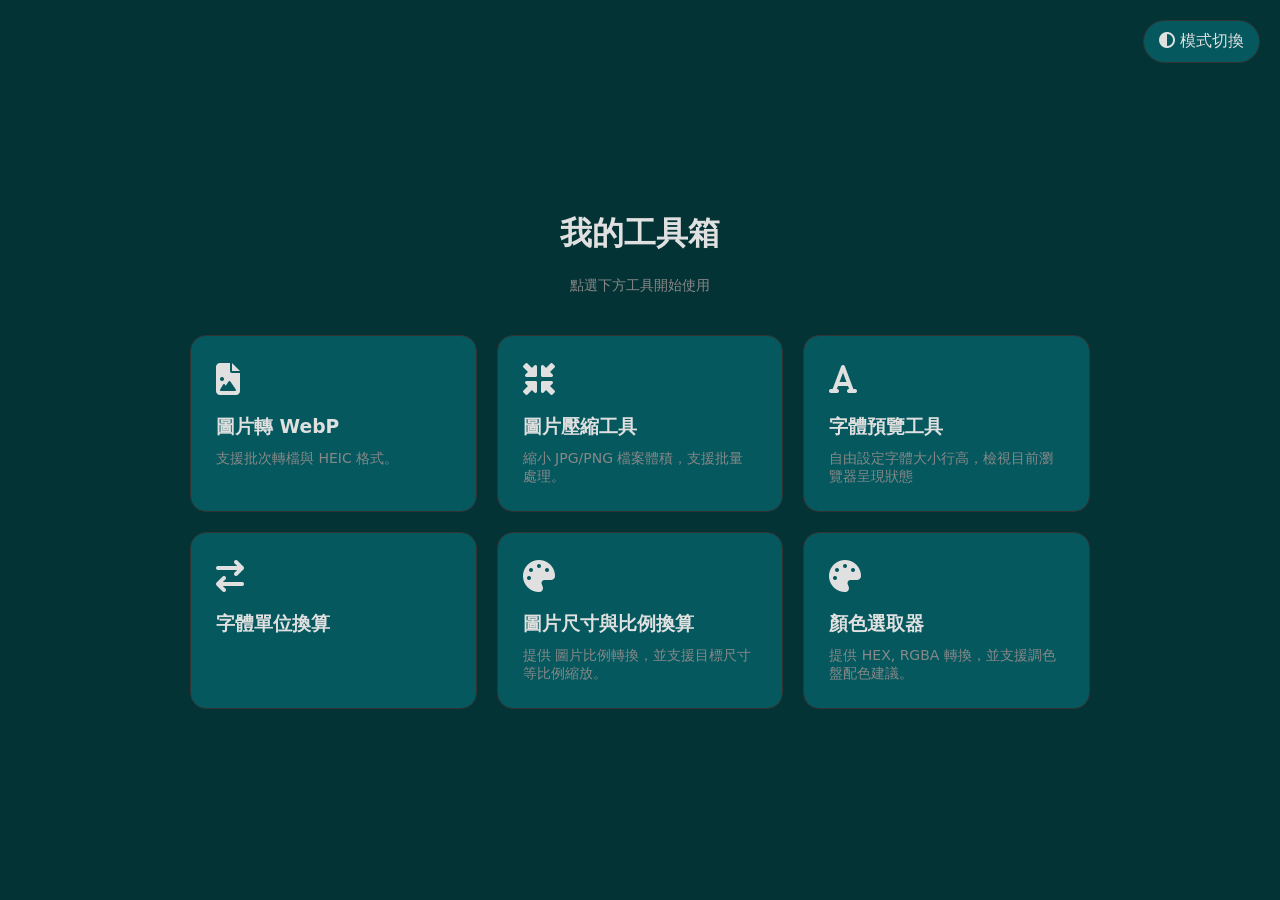
==== index.html @ 2fd222d9 "Add files via upload" ====
<!DOCTYPE html>
<html lang="zh-TW">

<head>
  <meta charset="UTF-8">
  <meta name="viewport" content="width=device-width, initial-scale=1.0">
  <script src="js/jquery-3.3.1.min.js"></script>
  <script src="js/main.js"></script>
  <link rel="stylesheet" href="fonts/css/all.css">
  <link rel="stylesheet" href="css/root.css">
  <title>全能工具箱 - 導航首頁</title>
  <style>
    .container {
      max-width: 900px;
    }

    .theme-toggle {
      position: absolute;
      top: 20px;
      right: 20px;
      cursor: pointer;
      padding: 10px 15px;
      background: var(--card-bg);
      border: 1px solid var(--border);
      border-radius: 50px;
    }

    .tool-grid {
      width: 100%;
      display: grid;
      grid-template-columns: repeat(auto-fill, minmax(250px, 1fr));
      gap: 20px;
      margin-top: 40px;
    }

    /* 連結樣式 */
    .tool-card {
      background: var(--card-bg);
      border-radius: 16px;
      border: 1px solid var(--border);
      text-align: left;
      transition: 0.3s;
      height: 100%;
    }

    .tool-link {
      text-decoration: none;
      color: inherit;
      display: block;
      height: 100%;
      padding: 25px;
      transition: .3s;
    }

    .tool-card:hover {
      border-color: var(--primary);
      box-shadow: 0 10px 20px rgba(0, 0, 0, 0.1);
    }

    .tool-card:hover a {
      transform: translateY(-5px);
    }

    .tool-card .icon {
      font-size: 32px;
      margin-bottom: 15px;
      display: block;
    }

    a {
      color: inherit;
      text-decoration: none;
    }

    h3 {
      margin: 0 0 10px 0;
    }

    p {
      font-size: 14px;
      color: #888;
    }

    @media (max-width:768px) {
      .tool-link{display: grid; grid-template-columns: 70px 1fr;}
      .tool-card .icon{grid-row: 1 / span 2; display: flex; justify-content: center; align-items: center; align-content: center; margin: 0;}
    }
  </style>
</head>

<body class="indexPage">


  <div class="container">
    <h1>我的工具箱</h1>
    <p>點選下方工具開始使用</p>

    <div class="tool-grid">
      <div class="tool-card">
        <a href="tools/webpChange.html" class="tool-link">
          <span class="icon"><i class="fa-solid fa-file-image"></i></span>
          <h3>圖片轉 WebP</h3>
          <p>支援批次轉檔與 HEIC 格式。</p>
        </a>
      </div>
      <div class="tool-card">
        <a href="tools/compressor.html" class="tool-link">
          <span class="icon"><i class="fa-solid fa-minimize"></i></span>
          <h3>圖片壓縮工具</h3>
          <p>縮小 JPG/PNG 檔案體積，支援批量處理。</p>
        </a>
      </div>
      <!-- <div class="tool-card">
        <a href="tools/imgResize.html" class="tool-link">
          <span class="icon"><i class="fa-solid fa-image"></i></span>
          <h3>圖片尺寸調整</h3>
          <p>自定義長度與複雜度，離線生成安全隨機密碼。</p>
        </a>
      </div> -->
      <div class="tool-card">
        <a href="tools/windowCheck.html" class="tool-link">
          <span class="icon"><i class="fa-solid fa-font"></i></span>
          <h3>字體預覽工具</h3>
          <p>自由設定字體大小行高，檢視目前瀏覽器呈現狀態</p>
        </a>
      </div>
      <div class="tool-card">
        <a href="tools/textChange.html" class="tool-link">
          <span class="icon"><i class="fa-solid fa-arrow-right-arrow-left"></i></span>
          <h3>字體單位換算</h3>
        </a>
      </div>
      <div class="tool-card">
        <a href="tools/imgAsppectRatio.html" class="tool-link">
          <span class="icon"><i class="fa-solid fa-palette"></i></span>
          <h3>圖片尺寸與比例換算</h3>
          <p>提供 圖片比例轉換，並支援目標尺寸等比例縮放。</p>
        </a>
      </div>
      <div class="tool-card">
        <a href="tools/colorSet.html" class="tool-link">
          <span class="icon"><i class="fa-solid fa-palette"></i></span>
          <h3>顏色選取器</h3>
          <p>提供 HEX, RGBA 轉換，並支援調色盤配色建議。</p>
        </a>
      </div>
      <!--
      <div class="tool-card">
        <a href="tools/password.html" class="tool-link">
          <span class="icon"><i class="fa-solid fa-lock"></i></span>
          <h3>密碼產生器</h3>
          <p>自由設定圖片寬度與高度，保持比例不失真。</p>
        </a>
      </div>
      -->
    </div>
  </div>
</body>

</html>
---- css/root.css ----
:root {
  --bg: #043336;
  --card-bg: #04585e;
  --text-main: #e0e0e0;
  --text-mainD: #444444;
  --border: #333;
  --drop-bg: #002f33;
  --inputBg: #FFFFFF;
  --primary: #2695a3;
  --accent: #ee9b00;
  --resultBg:rgba(255,255,255,.2);
}

[data-theme="bright"] {
  --bg: #eeeeee;
  --card-bg: #ffffff;
  --text-main: #333;
  --border: #ddd;
  --drop-bg: #fafafa;
  --inputBg: #eeeeee;
  --resultBg:rgba(0,0,0,.02);
}

* {
  box-sizing: border-box;
  max-width: 100%;
}


html {
  font-size: 16px;
}

body,
p,
ul {
  margin: 0;
  padding: 0;
}

a {
  text-decoration: none;
  color: inherit;
}

table {
  border-collapse: collapse;
  border-spacing: 0;
}

td,
th {
  padding: 0;
}

ul,
ol,
li {
  list-style: none;
}

a {
  text-decoration: none;
  color: inherit;
}

em {
  font-style: normal;
}

dl,
dt,
dd,
figure {
  margin: 0;
}

img {
  display: block;
}


body {
  font-family: system-ui, sans-serif;
  background: var(--bg);
  color: var(--text-main);
  transition: 0.3s;
  margin: 0;
  padding: 0 20px;
}


.theme-toggle {
  position: absolute;
  top: 20px;
  right: 20px;
  cursor: pointer;
  padding: 10px 15px;
  background: var(--card-bg);
  border: 1px solid var(--border);
  border-radius: 50px;
}

button {
  background: var(--primary);
  color: white;
  border: none;
  padding: 15px;
  border-radius: 10px;
  width: 100%;
  font-weight: bold;
  cursor: pointer;
  transition: 0.2s;
}

.container {
  max-width: 500px;
  margin: 0 auto;
  text-align: center;
  display: flex;
  justify-content: center;
  align-items: center;
  min-height: 100vh;
  transition: 0.3s;
  flex-direction: column;
}

.back-link {
  display: block;
  margin-bottom: 20px;
  color: var(--primary);
  text-decoration: none;
  font-weight: bold;
}

.card {
  background: var(--card-bg);
  padding: 30px;
  border-radius: 20px;
  border: 1px solid var(--border);
  box-shadow: 0 10px 30px rgba(0, 0, 0, 0.1);
}

.card + .back-link{
  margin: 0 auto;
  margin-top: 20px;
  width: fit-content;
}


@media (max-width:769px) {
  body{
    padding-top: 50px;
    padding-bottom: 50px;
  }

  .container{
    min-height: 80vh;
  }
}
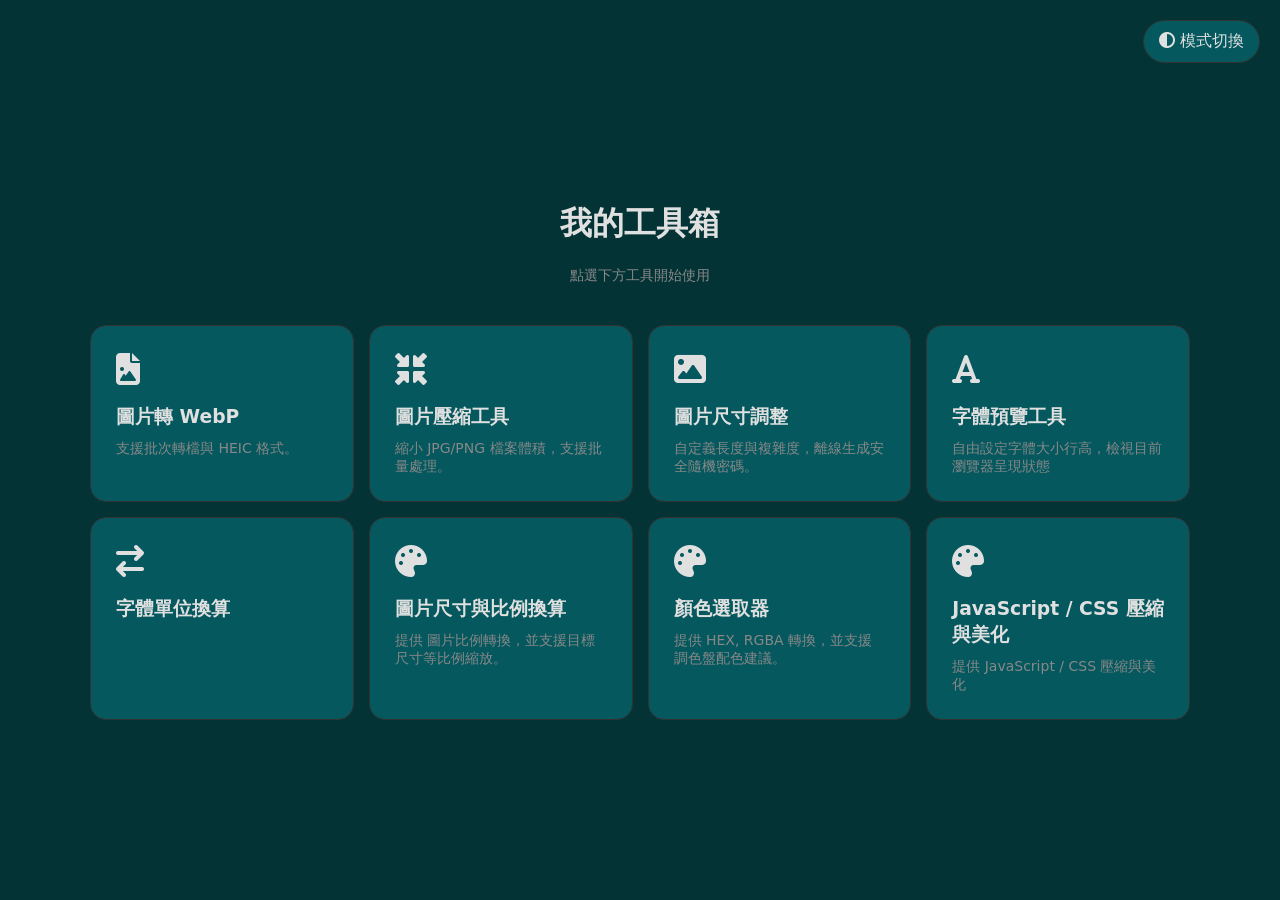
==== commit f4bde2c7: "Add files via upload" ====
--- a/index.html
+++ b/index.html
@@ -11,7 +11,7 @@
   <title>全能工具箱 - 導航首頁</title>
   <style>
     .container {
-      max-width: 900px;
+      max-width: 1100px;
     }
 
     .theme-toggle {
@@ -28,8 +28,8 @@
     .tool-grid {
       width: 100%;
       display: grid;
-      grid-template-columns: repeat(auto-fill, minmax(250px, 1fr));
-      gap: 20px;
+      grid-template-columns: repeat(auto-fill, minmax(220px, 1fr));
+      gap: min(15px,4vw);
       margin-top: 40px;
     }
 
@@ -110,13 +110,13 @@
           <p>縮小 JPG/PNG 檔案體積，支援批量處理。</p>
         </a>
       </div>
-      <!-- <div class="tool-card">
+      <div class="tool-card">
         <a href="tools/imgResize.html" class="tool-link">
           <span class="icon"><i class="fa-solid fa-image"></i></span>
           <h3>圖片尺寸調整</h3>
           <p>自定義長度與複雜度，離線生成安全隨機密碼。</p>
         </a>
-      </div> -->
+      </div>
       <div class="tool-card">
         <a href="tools/windowCheck.html" class="tool-link">
           <span class="icon"><i class="fa-solid fa-font"></i></span>
@@ -144,6 +144,13 @@
           <p>提供 HEX, RGBA 轉換，並支援調色盤配色建議。</p>
         </a>
       </div>
+      <div class="tool-card">
+        <a href="tools/jsAndCssMinify.html" class="tool-link">
+          <span class="icon"><i class="fa-solid fa-palette"></i></span>
+          <h3>JavaScript / CSS 壓縮與美化</h3>
+          <p>提供 JavaScript / CSS 壓縮與美化</p>
+        </a>
+      </div>
       <!--
       <div class="tool-card">
         <a href="tools/password.html" class="tool-link">
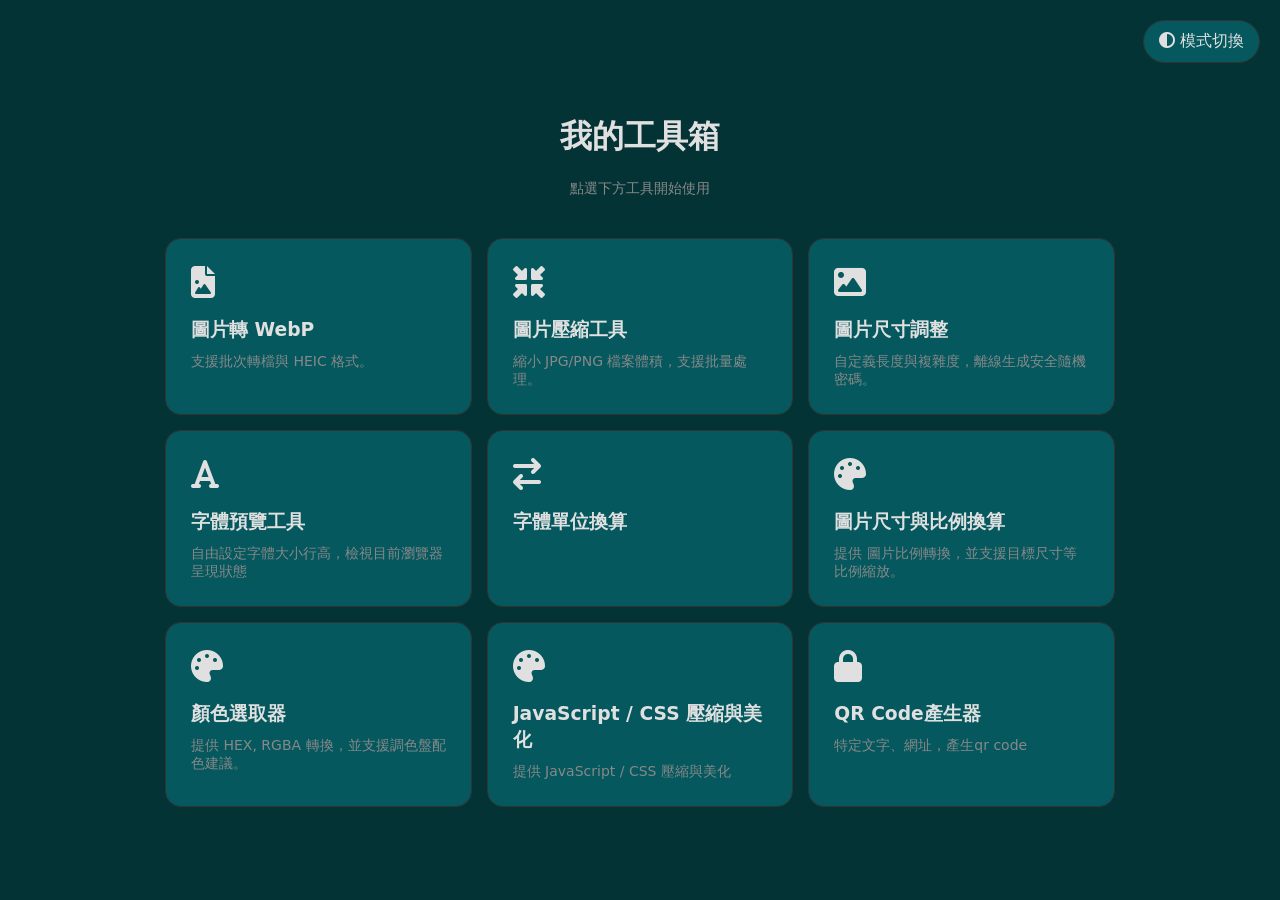
==== commit 58abda97: "Add files via upload" ====
--- a/index.html
+++ b/index.html
@@ -11,7 +11,7 @@
   <title>全能工具箱 - 導航首頁</title>
   <style>
     .container {
-      max-width: 1100px;
+      max-width: 950px;
     }
 
     .theme-toggle {
@@ -28,7 +28,7 @@
     .tool-grid {
       width: 100%;
       display: grid;
-      grid-template-columns: repeat(auto-fill, minmax(220px, 1fr));
+      grid-template-columns: repeat(auto-fill, minmax(230px, 1fr));
       gap: min(15px,4vw);
       margin-top: 40px;
     }
@@ -151,6 +151,13 @@
           <p>提供 JavaScript / CSS 壓縮與美化</p>
         </a>
       </div>
+      <div class="tool-card">
+        <a href="tools/qrCodeGenerator.html" class="tool-link">
+          <span class="icon"><i class="fa-solid fa-lock"></i></span>
+          <h3>QR Code產生器</h3>
+          <p>特定文字、網址，產生qr code</p>
+        </a>
+      </div>
       <!--
       <div class="tool-card">
         <a href="tools/password.html" class="tool-link">
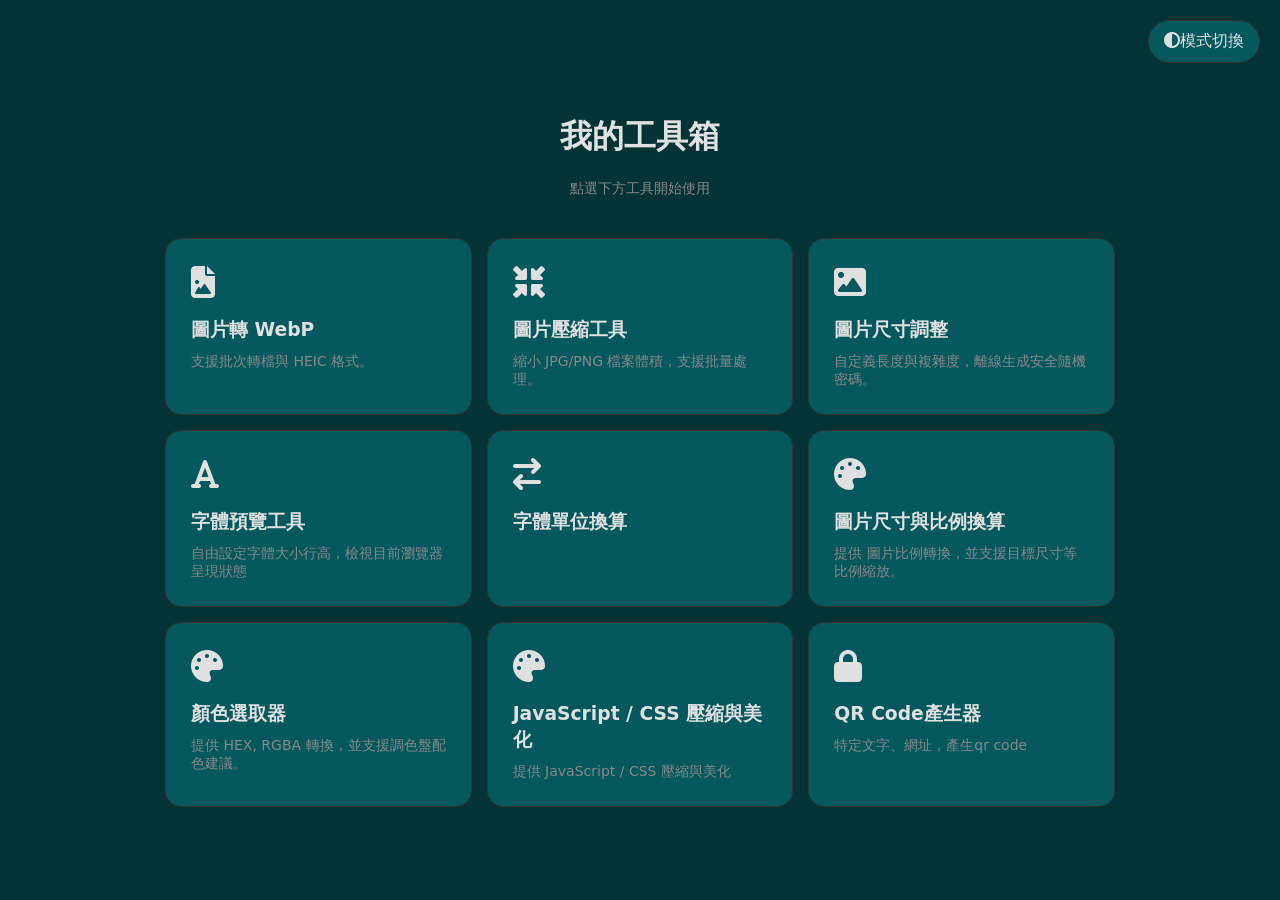
==== commit 17f8611e: "Add files via upload" ====
--- a/index.html
+++ b/index.html
@@ -12,17 +12,6 @@
   <style>
     .container {
       max-width: 950px;
-    }
-
-    .theme-toggle {
-      position: absolute;
-      top: 20px;
-      right: 20px;
-      cursor: pointer;
-      padding: 10px 15px;
-      background: var(--card-bg);
-      border: 1px solid var(--border);
-      border-radius: 50px;
     }
 
     .tool-grid {
--- a/css/root.css
+++ b/css/root.css
@@ -9,6 +9,7 @@
   --primary: #2695a3;
   --accent: #ee9b00;
   --resultBg:rgba(255,255,255,.2);
+  --gap15:min(15px,3vw);
 }
 
 [data-theme="bright"] {
@@ -113,6 +114,10 @@
   transition: 0.2s;
 }
 
+@media (hover: hover) and (pointer: fine) {
+  button:hover{background: var(--drop-bg);}
+}
+
 .container {
   max-width: 500px;
   margin: 0 auto;
@@ -147,7 +152,6 @@
   width: fit-content;
 }
 
-
 @media (max-width:769px) {
   body{
     padding-top: 50px;
@@ -157,4 +161,17 @@
   .container{
     min-height: 80vh;
   }
+  .theme-toggle{
+    position: fixed;
+  }
+
+  .theme-toggle{
+    width: 3em;
+    height: 3em;
+    overflow: hidden;
+  }
+
+  .theme-toggle i{
+    margin-bottom: 2em;
+  }
 }
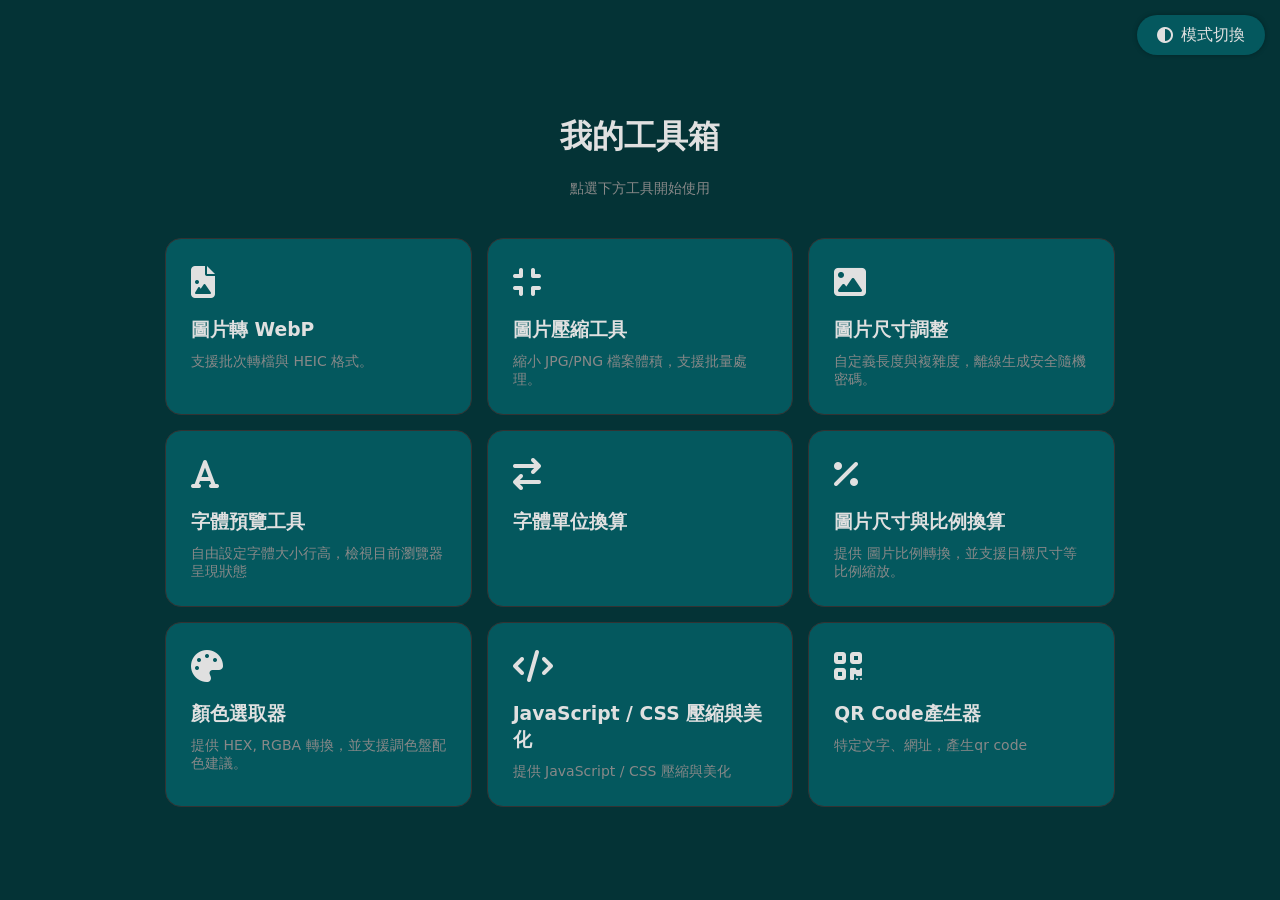
==== commit 6a60e07c: "Add files via upload" ====
--- a/index.html
+++ b/index.html
@@ -94,7 +94,7 @@
       </div>
       <div class="tool-card">
         <a href="tools/compressor.html" class="tool-link">
-          <span class="icon"><i class="fa-solid fa-minimize"></i></span>
+          <span class="icon"><i class="fa-solid fa-compress"></i></span>
           <h3>圖片壓縮工具</h3>
           <p>縮小 JPG/PNG 檔案體積，支援批量處理。</p>
         </a>
@@ -121,7 +121,7 @@
       </div>
       <div class="tool-card">
         <a href="tools/imgAsppectRatio.html" class="tool-link">
-          <span class="icon"><i class="fa-solid fa-palette"></i></span>
+          <span class="icon"><i class="fa-solid fa-percent"></i></span>
           <h3>圖片尺寸與比例換算</h3>
           <p>提供 圖片比例轉換，並支援目標尺寸等比例縮放。</p>
         </a>
@@ -135,14 +135,14 @@
       </div>
       <div class="tool-card">
         <a href="tools/jsAndCssMinify.html" class="tool-link">
-          <span class="icon"><i class="fa-solid fa-palette"></i></span>
+          <span class="icon"><i class="fa-solid fa-code"></i></span>
           <h3>JavaScript / CSS 壓縮與美化</h3>
           <p>提供 JavaScript / CSS 壓縮與美化</p>
         </a>
       </div>
       <div class="tool-card">
         <a href="tools/qrCodeGenerator.html" class="tool-link">
-          <span class="icon"><i class="fa-solid fa-lock"></i></span>
+          <span class="icon"><i class="fa-solid fa-qrcode"></i></span>
           <h3>QR Code產生器</h3>
           <p>特定文字、網址，產生qr code</p>
         </a>
--- a/css/root.css
+++ b/css/root.css
@@ -10,6 +10,7 @@
   --accent: #ee9b00;
   --resultBg:rgba(255,255,255,.2);
   --gap15:min(15px,3vw);
+  --gap10:min(10px,2vw);
 }
 
 [data-theme="bright"] {
@@ -17,6 +18,7 @@
   --card-bg: #ffffff;
   --text-main: #333;
   --border: #ddd;
+  --primary: #55a3ad;
   --drop-bg: #fafafa;
   --inputBg: #eeeeee;
   --resultBg:rgba(0,0,0,.02);
@@ -88,18 +90,6 @@
   transition: 0.3s;
   margin: 0;
   padding: 0 20px;
-}
-
-
-.theme-toggle {
-  position: absolute;
-  top: 20px;
-  right: 20px;
-  cursor: pointer;
-  padding: 10px 15px;
-  background: var(--card-bg);
-  border: 1px solid var(--border);
-  border-radius: 50px;
 }
 
 button {
@@ -119,7 +109,7 @@
 }
 
 .container {
-  max-width: 500px;
+  max-width: 900px;
   margin: 0 auto;
   text-align: center;
   display: flex;
@@ -130,14 +120,6 @@
   flex-direction: column;
 }
 
-.back-link {
-  display: block;
-  margin-bottom: 20px;
-  color: var(--primary);
-  text-decoration: none;
-  font-weight: bold;
-}
-
 .card {
   background: var(--card-bg);
   padding: 30px;
@@ -146,10 +128,49 @@
   box-shadow: 0 10px 30px rgba(0, 0, 0, 0.1);
 }
 
-.card + .back-link{
-  margin: 0 auto;
-  margin-top: 20px;
-  width: fit-content;
+
+.theme-toggle, 
+.back-link{
+  position: fixed;
+  border-left: 0;
+  line-height: 1;
+  left: unset;
+  bottom: unset;
+  border: 0;
+  box-shadow: 0px 0px 5px rgba(0,0,0,.3);
+  top: var(--gap15);
+  right: var(--gap15);
+  border-radius: 50px;
+  display: flex;
+  justify-content: center;
+  align-items: center;
+  align-content: center;
+  padding: .5em;
+  gap: .5em;
+  width: 8em;
+  height: 2.5em;
+  color: var(--text-main);
+  text-decoration: none;
+  background: var(--card-bg);
+}
+
+
+.theme-toggle {
+  cursor: pointer;
+}
+
+.theme-toggle:not(.indexPage .theme-toggle){
+  top: calc(2.5em + var(--gap15) + var(--gap15));
+}
+
+.back-link{
+  background: var(--primary);
+}
+
+.back-link span{
+  width: 4em;
+  text-align: left;
+  text-align-last: justify;
 }
 
 @media (max-width:769px) {
@@ -161,17 +182,22 @@
   .container{
     min-height: 80vh;
   }
-  .theme-toggle{
-    position: fixed;
-  }
-
-  .theme-toggle{
-    width: 3em;
-    height: 3em;
-    overflow: hidden;
-  }
-
-  .theme-toggle i{
-    margin-bottom: 2em;
+
+
+  .theme-toggle, 
+  .back-link{
+    width: 2.5em;
+    height: 2.5em;
+    top: var(--gap10);
+    right: var(--gap10);
+  }
+
+  .theme-toggle span, 
+  .back-link span{
+    display: none;
+  }
+
+  .theme-toggle:not(.indexPage .theme-toggle){
+    top: calc(2.5em + var(--gap10) + var(--gap10));
   }
 }
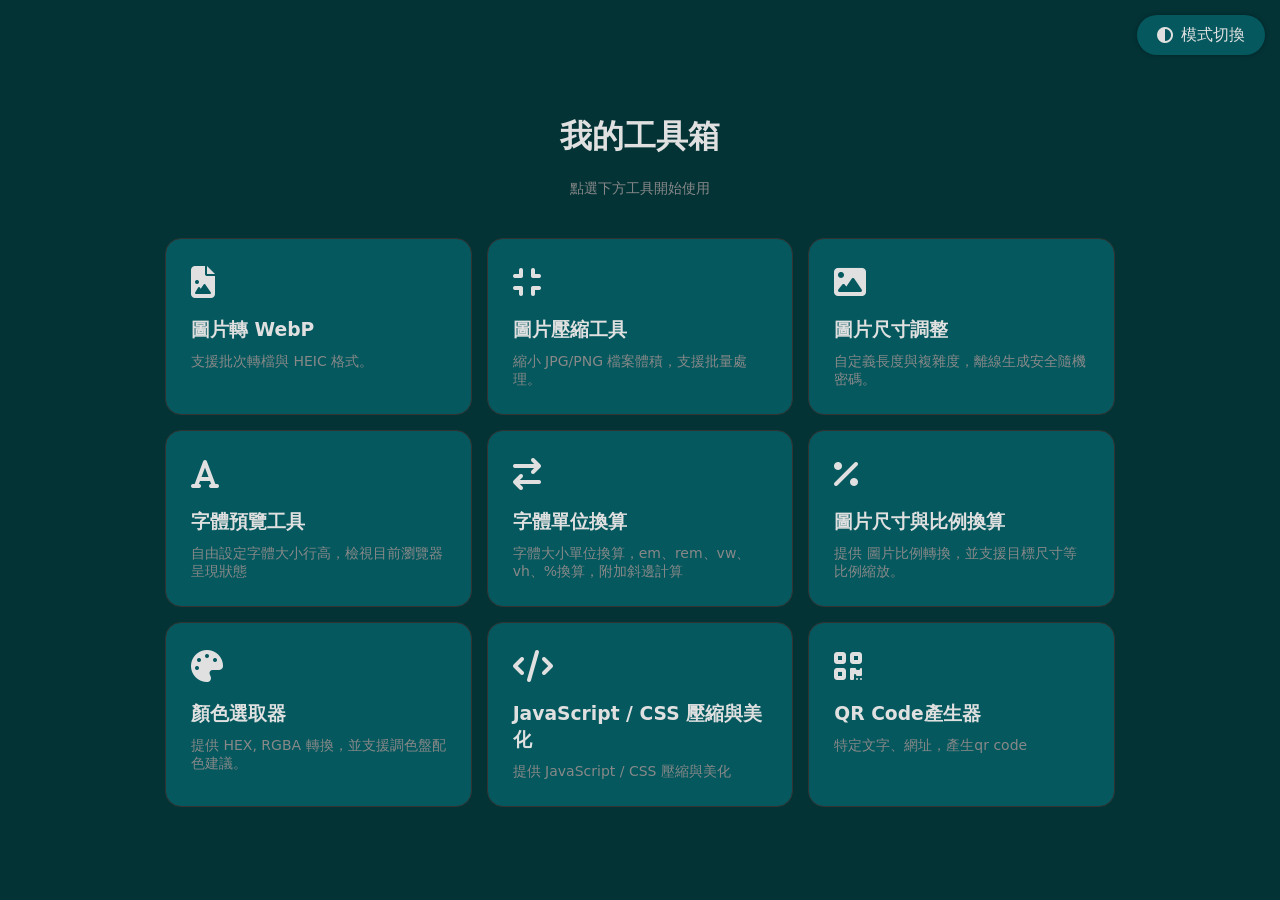
==== commit ee3d917f: "Add files via upload" ====
--- a/index.html
+++ b/index.html
@@ -2,79 +2,82 @@
 <html lang="zh-TW">
 
 <head>
-  <meta charset="UTF-8">
-  <meta name="viewport" content="width=device-width, initial-scale=1.0">
-  <script src="js/jquery-3.3.1.min.js"></script>
-  <script src="js/main.js"></script>
-  <link rel="stylesheet" href="fonts/css/all.css">
-  <link rel="stylesheet" href="css/root.css">
-  <title>全能工具箱 - 導航首頁</title>
-  <style>
-    .container {
-      max-width: 950px;
-    }
+<meta charset="UTF-8">
+<meta name="viewport" content="width=device-width, initial-scale=1.0">
+<script src="js/jquery-3.3.1.min.js"></script>
+<script src="js/main.js"></script>
+<link rel="stylesheet" href="fonts/css/all.css">
+<link rel="stylesheet" href="css/root.css">
+<title>全能工具箱 - 導航首頁</title>
+<style>
+.container {
+  max-width: 950px;
+}
 
-    .tool-grid {
-      width: 100%;
-      display: grid;
-      grid-template-columns: repeat(auto-fill, minmax(230px, 1fr));
-      gap: min(15px,4vw);
-      margin-top: 40px;
-    }
+.tool-grid {
+  width: 100%;
+  display: grid;
+  grid-template-columns: repeat(auto-fill, minmax(230px, 1fr));
+  gap: min(15px,4vw);
+  margin-top: 40px;
+}
 
-    /* 連結樣式 */
-    .tool-card {
-      background: var(--card-bg);
-      border-radius: 16px;
-      border: 1px solid var(--border);
-      text-align: left;
-      transition: 0.3s;
-      height: 100%;
-    }
+/* 連結樣式 */
+.tool-card {
+  background: var(--card-bg);
+  border-radius: 16px;
+  border: 1px solid var(--border);
+  text-align: left;
+  transition: 0.3s;
+  height: 100%;
+}
 
-    .tool-link {
-      text-decoration: none;
-      color: inherit;
-      display: block;
-      height: 100%;
-      padding: 25px;
-      transition: .3s;
-    }
+.tool-link {
+  text-decoration: none;
+  color: inherit;
+  display: block;
+  height: 100%;
+  padding: 25px;
+  transition: .3s;
+}
 
-    .tool-card:hover {
-      border-color: var(--primary);
-      box-shadow: 0 10px 20px rgba(0, 0, 0, 0.1);
-    }
+.tool-card:hover {
+  border-color: var(--primary);
+  box-shadow: 0 10px 20px rgba(0, 0, 0, 0.1);
+}
 
-    .tool-card:hover a {
-      transform: translateY(-5px);
-    }
+.tool-card:hover a {
+  transform: translateY(-5px);
+}
 
-    .tool-card .icon {
-      font-size: 32px;
-      margin-bottom: 15px;
-      display: block;
-    }
+.tool-card .icon {
+  font-size: 32px;
+  margin-bottom: 15px;
+  display: block;
+}
 
-    a {
-      color: inherit;
-      text-decoration: none;
-    }
+a {
+  color: inherit;
+  text-decoration: none;
+}
 
-    h3 {
-      margin: 0 0 10px 0;
-    }
+h3 {
+  margin: 0 0 10px 0;
+}
 
-    p {
-      font-size: 14px;
-      color: #888;
-    }
+p {
+  font-size: 14px;
+  color: #888;
+}
 
-    @media (max-width:768px) {
-      .tool-link{display: grid; grid-template-columns: 70px 1fr;}
-      .tool-card .icon{grid-row: 1 / span 2; display: flex; justify-content: center; align-items: center; align-content: center; margin: 0;}
-    }
-  </style>
+@media (max-width:768px) {
+  .tool-grid{grid-template-columns: repeat(auto-fill, minmax(250px, 1fr));}
+  .tool-link{display: grid; grid-template-columns: 3em 1fr; grid-gap: .5em 1em; align-items: center;}
+  .tool-link h3{margin: 0;}
+  .tool-card .icon{display: flex; justify-content: center; align-items: center; align-content: center; margin: 0; text-align: center;}
+  .tool-link>p{grid-column: span 2;}
+}
+</style>
 </head>
 
 <body class="indexPage">
@@ -117,6 +120,7 @@
         <a href="tools/textChange.html" class="tool-link">
           <span class="icon"><i class="fa-solid fa-arrow-right-arrow-left"></i></span>
           <h3>字體單位換算</h3>
+          <p>字體大小單位換算，em、rem、vw、vh、%換算，附加斜邊計算</p>
         </a>
       </div>
       <div class="tool-card">
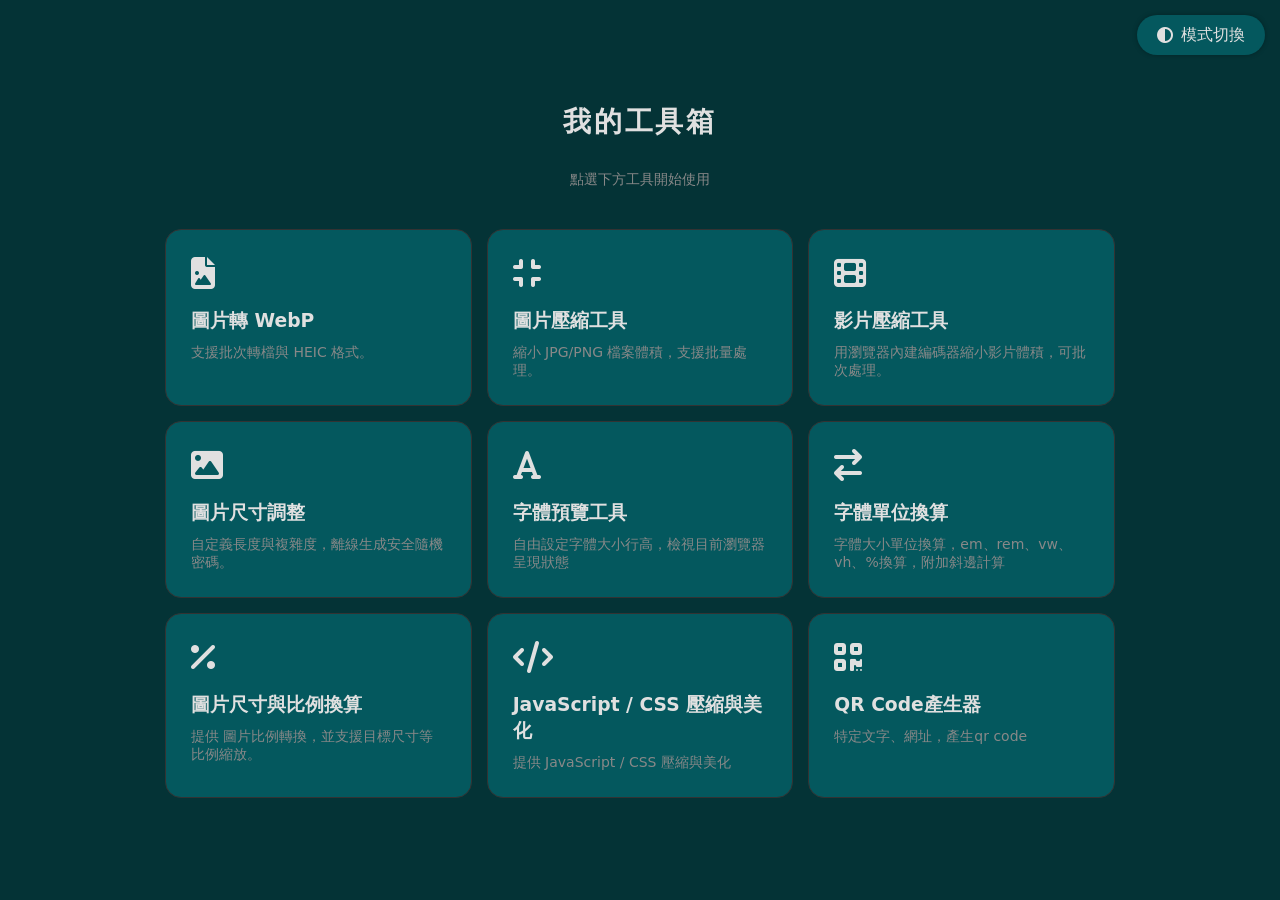
==== commit c206c5e4: "Add files via upload" ====
--- a/index.html
+++ b/index.html
@@ -103,6 +103,13 @@
         </a>
       </div>
       <div class="tool-card">
+        <a href="tools/videoCompressor.html" class="tool-link">
+          <span class="icon"><i class="fa-solid fa-film"></i></span>
+          <h3>影片壓縮工具</h3>
+          <p>用瀏覽器內建編碼器縮小影片體積，可批次處理。</p>
+        </a>
+      </div>
+      <div class="tool-card">
         <a href="tools/imgResize.html" class="tool-link">
           <span class="icon"><i class="fa-solid fa-image"></i></span>
           <h3>圖片尺寸調整</h3>
@@ -131,13 +138,6 @@
         </a>
       </div>
       <div class="tool-card">
-        <a href="tools/colorSet.html" class="tool-link">
-          <span class="icon"><i class="fa-solid fa-palette"></i></span>
-          <h3>顏色選取器</h3>
-          <p>提供 HEX, RGBA 轉換，並支援調色盤配色建議。</p>
-        </a>
-      </div>
-      <div class="tool-card">
         <a href="tools/jsAndCssMinify.html" class="tool-link">
           <span class="icon"><i class="fa-solid fa-code"></i></span>
           <h3>JavaScript / CSS 壓縮與美化</h3>
@@ -153,6 +153,13 @@
       </div>
       <!--
       <div class="tool-card">
+        <a href="tools/colorSet.html" class="tool-link">
+          <span class="icon"><i class="fa-solid fa-palette"></i></span>
+          <h3>顏色選取器</h3>
+          <p>提供 HEX, RGBA 轉換，並支援調色盤配色建議。</p>
+        </a>
+      </div>
+      <div class="tool-card">
         <a href="tools/password.html" class="tool-link">
           <span class="icon"><i class="fa-solid fa-lock"></i></span>
           <h3>密碼產生器</h3>
--- a/css/root.css
+++ b/css/root.css
@@ -22,6 +22,15 @@
   --drop-bg: #fafafa;
   --inputBg: #eeeeee;
   --resultBg:rgba(0,0,0,.02);
+}
+
+
+h1{
+  font-size:min(1.75rem,5vw);
+  margin: 0;
+  margin-bottom:30px;
+  letter-spacing:.1em;
+  text-align: center;
 }
 
 * {
@@ -179,6 +188,10 @@
     padding-bottom: 50px;
   }
 
+  h1{
+    text-align: left;
+  }
+
   .container{
     min-height: 80vh;
   }
